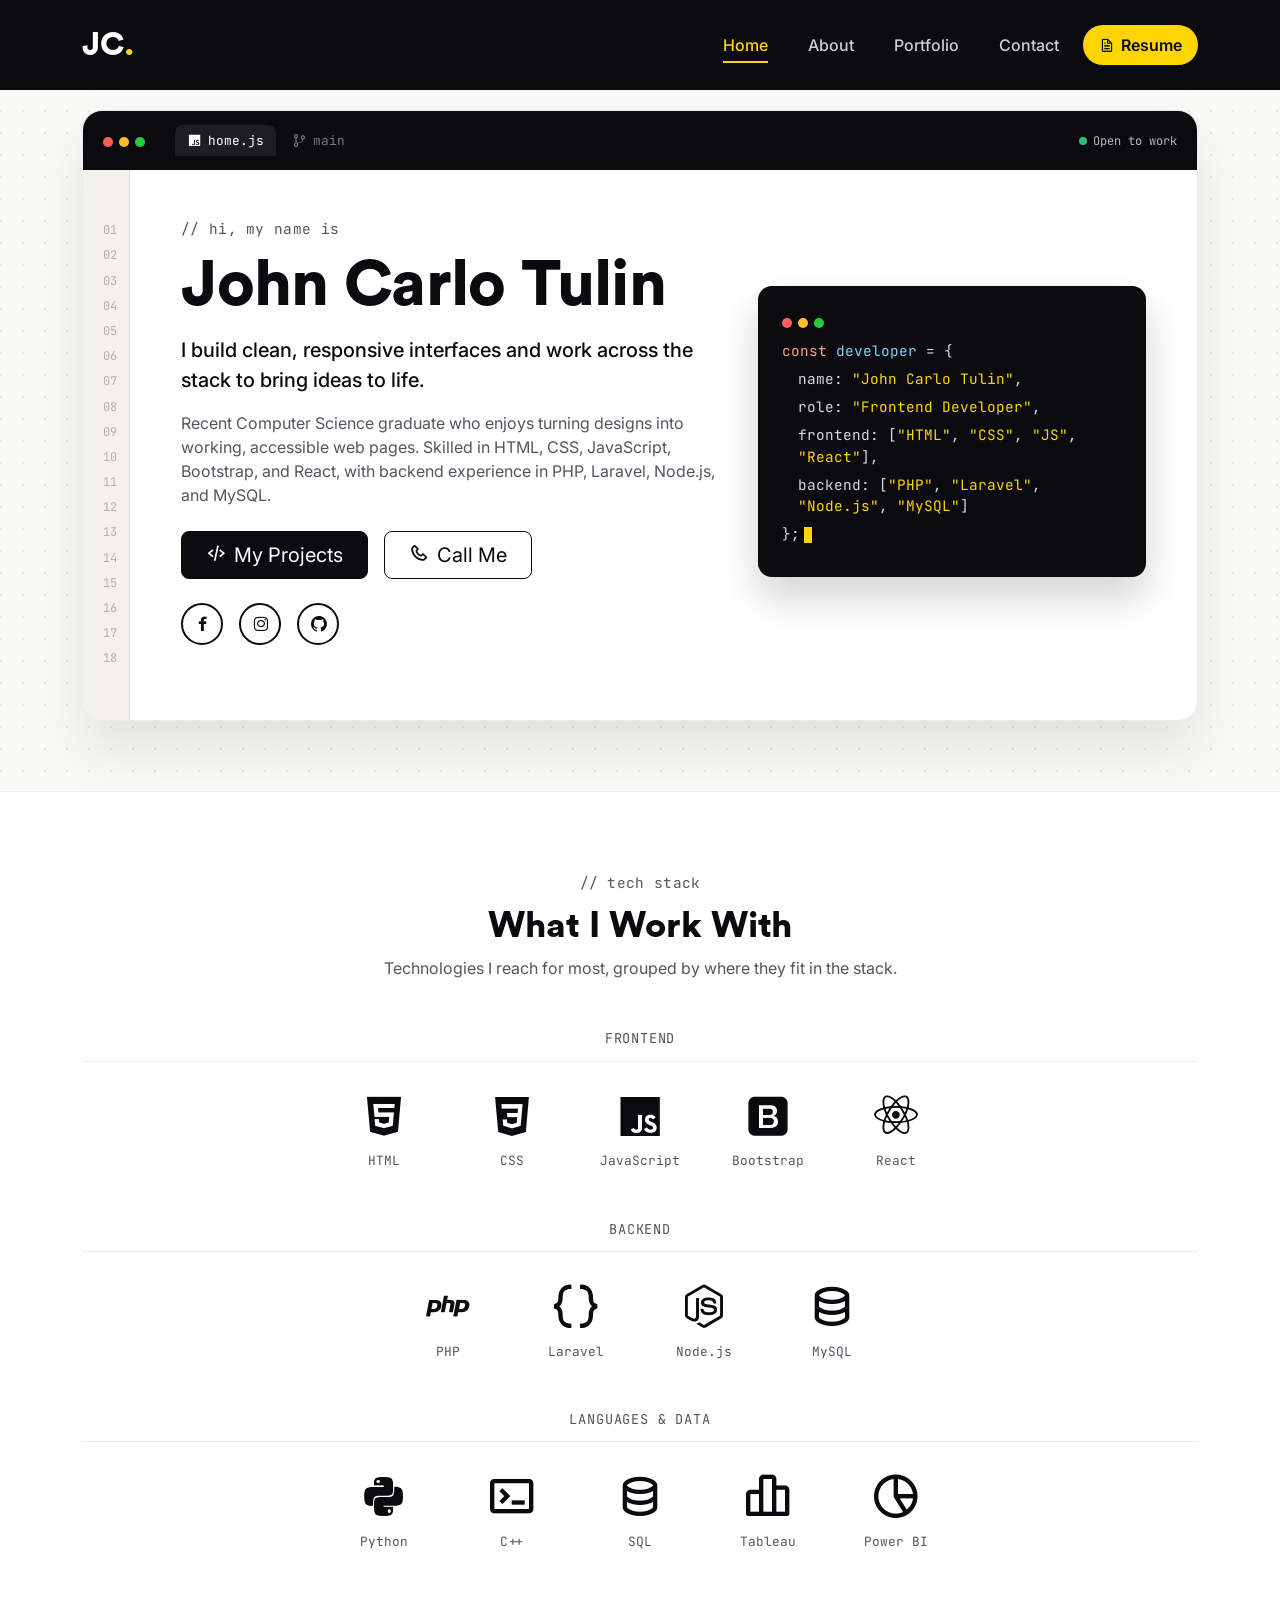
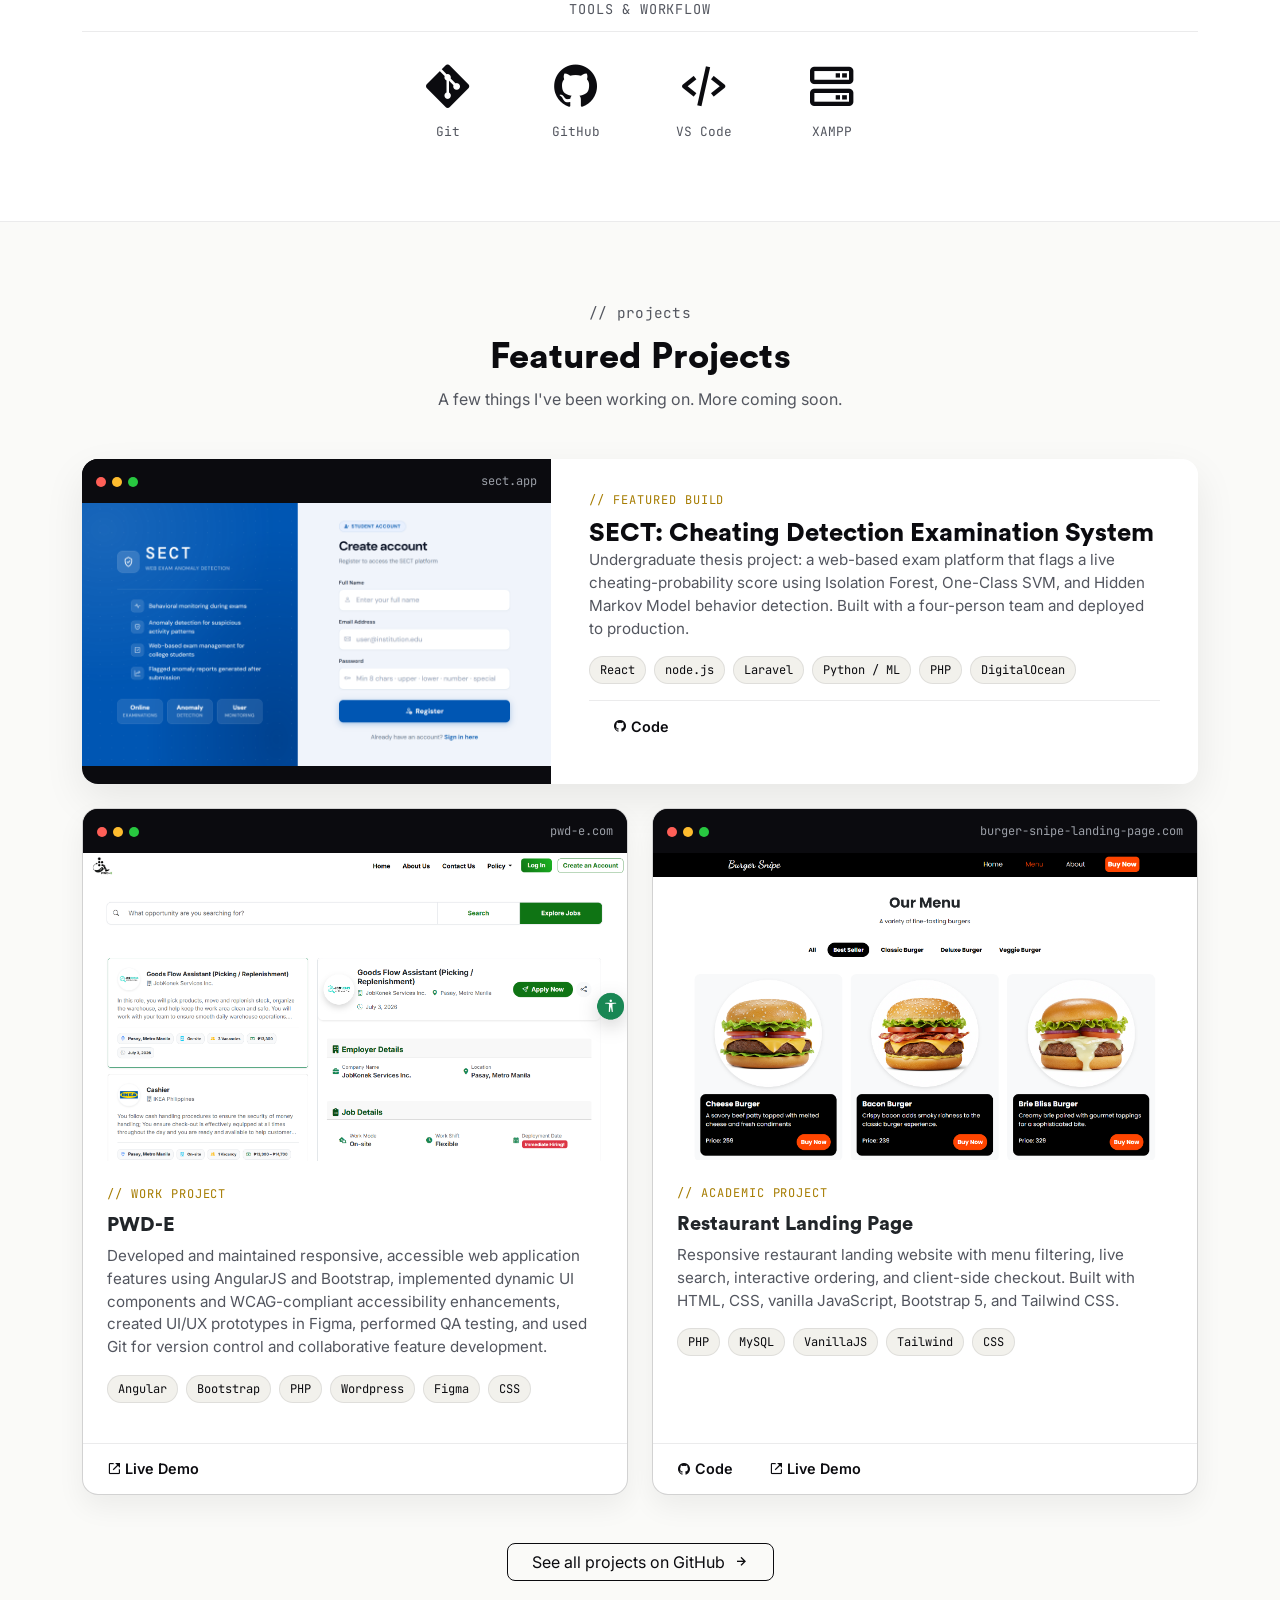
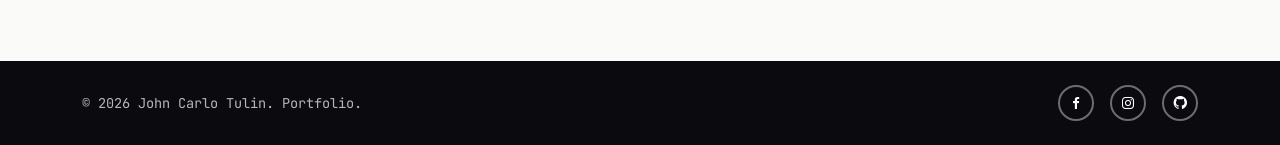
==== index.html @ 75fcaec8 "Add files via upload" ====
<!DOCTYPE html>
<html lang="en">
<head>
    <meta charset="UTF-8">
    <meta name="viewport" content="width=device-width, initial-scale=1.0">
    <title>John Carlo Tulin | Junior Developer</title>

    <link rel="icon" type="image/svg+xml" href="assets/img/favicon.svg">

    <link href="https://cdn.jsdelivr.net/npm/bootstrap@5.3.3/dist/css/bootstrap.min.css" rel="stylesheet">
    <link href='https://unpkg.com/boxicons@2.1.4/css/boxicons.min.css' rel='stylesheet'>
    <link rel="preconnect" href="https://fonts.googleapis.com">
    <link href="https://fonts.googleapis.com/css2?family=Inter:wght@400;500;600&family=JetBrains+Mono:wght@400;500&display=swap" rel="stylesheet">

    <link rel="stylesheet" href="assets/css/style.css">
</head>
<body data-page="home">

    <div id="site-navbar"></div>
    <noscript>
        <p style="text-align:center; padding: 1rem; background:#0b0b0f; color:#fff;">
            This site uses a little JavaScript to build the navigation and footer. Please enable JavaScript to view it properly.
        </p>
    </noscript>

    <main>

    <!-- HERO: the whole thing lives inside one big "editor window" instead of
         a headline next to a small floating code card -->
    <header id="home" class="hero d-flex align-items-center">
        <div class="container">
            <div class="ide-window fade-in fade-in-1">

                <div class="ide-titlebar">
                    <span class="ide-dots">
                        <span class="dot dot-red"></span><span class="dot dot-yellow"></span><span class="dot dot-green"></span>
                    </span>
                    <div class="ide-tabs">
                        <span class="ide-tab active"><i class='bx bxl-javascript'></i>home.js</span>
                        <span class="ide-tab"><i class='bx bx-git-branch'></i>main</span>
                    </div>
                    <span class="ide-status"><span class="status-dot"></span>Open to work</span>
                </div>

                <div class="ide-content">
                    <div class="ide-gutter" aria-hidden="true">
                        <span>01</span><span>02</span><span>03</span><span>04</span><span>05</span>
                        <span>06</span><span>07</span><span>08</span><span>09</span><span>10</span>
                        <span>11</span><span>12</span><span>13</span><span>14</span><span>15</span>
                        <span>16</span><span>17</span><span>18</span>
                    </div>

                    <div class="ide-main">
                        <div class="row align-items-center gy-5">
                            <div class="col-lg-7">
                                <p class="eyebrow">// hi, my name is</p>
                                <h1 class="display-4 fw-bold hero-title">John Carlo Tulin</h1>
                                <p class="lead hero-sub">I build clean, responsive interfaces and work across the stack to bring ideas to life.</p>
                                <p class="hero-text">Recent Computer Science graduate who enjoys turning designs into working, accessible web pages. Skilled in HTML, CSS, JavaScript, Bootstrap, and React, with backend experience in PHP, Laravel, Node.js, and MySQL.</p>

                                <div class="d-flex flex-wrap gap-3 mt-4 hero-actions">
                                    <a href="https://github.com/JohnCGT" class="btn btn-dark btn-lg px-4 rounded-3" target="_blank" rel="noopener">
                                        <i class='bx bx-code-alt me-2'></i>My Projects
                                    </a>
                                    <a href="tel:+639287628547" class="btn btn-outline-dark btn-lg px-4 rounded-3">
                                        <i class='bx bx-phone me-2'></i>Call Me
                                    </a>
                                </div>

                                <div class="d-flex gap-3 mt-4 socials">
                                    <a href="https://www.facebook.com/kaloizkie.22" target="_blank" rel="noopener" aria-label="Facebook"><i class='bx bxl-facebook'></i></a>
                                    <a href="https://www.instagram.com/kaloizkii/" target="_blank" rel="noopener" aria-label="Instagram"><i class='bx bxl-instagram'></i></a>
                                    <a href="https://github.com/JohnCGT" target="_blank" rel="noopener" aria-label="GitHub"><i class='bx bxl-github'></i></a>
                                </div>
                            </div>

                            <div class="col-lg-5 d-none d-lg-block">
                                <div class="hero-card">
                                    <p class="mono-line"><span class="dot dot-red"></span><span class="dot dot-yellow"></span><span class="dot dot-green"></span></p>
                                    <p class="mono-line"><span class="mono-key">const</span> <span class="mono-var">developer</span> = {</p>
                                    <p class="mono-line ps-3">name: <span class="mono-str">"John Carlo Tulin"</span>,</p>
                                    <p class="mono-line ps-3">role: <span class="mono-str">"Frontend Developer"</span>,</p>
                                    <p class="mono-line ps-3">frontend: [<span class="mono-str">"HTML"</span>, <span class="mono-str">"CSS"</span>, <span class="mono-str">"JS"</span>, <span class="mono-str">"React"</span>],</p>
                                    <p class="mono-line ps-3">backend: [<span class="mono-str">"PHP"</span>, <span class="mono-str">"Laravel"</span>, <span class="mono-str">"Node.js"</span>, <span class="mono-str">"MySQL"</span>]</p>
                                    <p class="mono-line mono-cursor">};</p>
                                </div>
                            </div>
                        </div>
                    </div>
                </div>
            </div>
        </div>
    </header>

    <!-- TECH STACK: built by renderTechStack() from SITE_DATA.techStack -->
    <section class="stack-section">
        <div class="container">
            <p class="eyebrow text-center fade-in fade-in-1">// tech stack</p>
            <h2 class="section-title text-center mb-2 fade-in fade-in-1">What I Work With</h2>
            <p class="text-center section-sub mb-5 fade-in fade-in-2">Technologies I reach for most, grouped by where they fit in the stack.</p>

            <div id="tech-stack-grid" class="fade-in fade-in-2">
                <!-- filled by main.js -->
            </div>
        </div>
    </section>

    <!-- PROJECTS: built by renderProjects() from SITE_DATA.projects. the first
         project (the real one) renders bigger, the rest fill the grid below it -->
    <section id="projects" class="projects">
        <div class="container">
            <p class="eyebrow text-center fade-in fade-in-1">// projects</p>
            <h2 class="section-title text-center mb-2 fade-in fade-in-1">Featured Projects</h2>
            <p class="text-center section-sub mb-5 fade-in fade-in-2">A few things I've been working on. More coming soon.</p>

            <div id="projects-grid">
                <!-- filled by main.js -->
            </div>

            <div class="text-center mt-5">
                <a href="https://github.com/JohnCGT" class="btn btn-outline-dark rounded-3 px-4" target="_blank" rel="noopener">
                    See all projects on GitHub <i class='bx bx-right-arrow-alt ms-1'></i>
                </a>
            </div>
        </div>
    </section>

    </main>

    <div id="site-footer"></div>

    <script src="https://cdn.jsdelivr.net/npm/bootstrap@5.3.3/dist/js/bootstrap.bundle.min.js"></script>
    <script src="assets/js/site-data.js"></script>
    <script src="assets/js/main.js"></script>
</body>
</html>
---- assets/css/style.css ----
/* ==========================================================================
   FONTS
   self-hosted so the headings don't look like every other Google Fonts
   template. paths are relative to this file (assets/css/style.css).
   ========================================================================== */
@font-face {
    font-family: 'Circular Std';
    src: url('../fonts/CircularStd-Book.otf') format('opentype');
    font-weight: 400;
    font-style: normal;
    font-display: swap;
}
@font-face {
    font-family: 'Circular Std';
    src: url('../fonts/CircularStd-Black.otf') format('opentype');
    font-weight: 800;
    font-style: normal;
    font-display: swap;
}

:root {
    --ink: #0b0b0f;
    --paper: #ffffff;
    --bg: #fafaf8;
    --accent: #ffd501;
    --accent-dark: #a67c00;
    --terminal-green: #2fbf71;
    --slate: #53565f;
    --mist: #f2f1ec;
    --line: rgba(11, 11, 15, 0.08);

    --font-display: 'Circular Std', 'Segoe UI', sans-serif;
    --font-body: 'Inter', sans-serif;
    --font-mono: 'JetBrains Mono', monospace;
}

/* ==========================================================================
   BASE / TYPOGRAPHY
   --font-display for headings + brand, --font-body for paragraphs,
   --font-mono for eyebrows, code, and anything meant to read as "editor" text
   ========================================================================== */
html {
    scroll-behavior: smooth;
}
html, body {
    height: 100%;
}
body {
    font-family: var(--font-body);
    color: var(--ink);
    background-color: var(--bg);
    display: flex;
    flex-direction: column;
    min-height: 100vh;
}
main {
    flex: 1 0 auto;
}
footer {
    flex-shrink: 0;
}
a:focus-visible,
button:focus-visible {
    outline: 2px solid var(--accent);
    outline-offset: 2px;
}
h1, h2, h3, h4, h5, .navbar-brand {
    font-family: var(--font-display);
}

/* ===== NAVBAR ===== */
.navbar {
    background-color: var(--ink);
}
.navbar-brand.logo {
    font-family: var(--font-display);
    font-weight: 800;
    font-size: 2rem;
    color: var(--paper) !important;
}
.navbar-brand .accent {
    color: var(--accent);
}
.navbar-nav .nav-link {
    position: relative;
    color: rgba(255, 255, 255, 0.8) !important;
    font-weight: 500;
    padding: 0.5rem 1rem !important;
    transition: color 0.2s ease;
}
/* underline grows in on hover, one pseudo-element, no extra markup */
.navbar-nav .nav-link::after {
    content: '';
    position: absolute;
    left: 1rem;
    right: 1rem;
    bottom: 0.1rem;
    height: 2px;
    background-color: var(--accent);
    transform: scaleX(0);
    transform-origin: left;
    transition: transform 0.25s ease;
}
.navbar-nav .nav-link:hover,
.navbar-nav .nav-link.active {
    color: var(--accent) !important;
}
.navbar-nav .nav-link:hover::after,
.navbar-nav .nav-link.active::after {
    transform: scaleX(1);
}

/* resume dropdown — preview before download instead of just dumping
   a pdf on someone. font matches the other nav links on purpose.

   selector has to be .navbar-nav .nav-link.nav-resume-btn, not just
   .nav-resume-btn — the plain .navbar-nav .nav-link rule above has
   more classes in it so it kept winning and painting my text white
   on the yellow pill no matter what color I set here. took me a
   minute to figure out why it looked broken. */
.navbar-nav .nav-link.nav-resume-btn {
    display: inline-flex;
    align-items: center;
    gap: 6px;
    font-family: var(--font-body);
    font-size: 1rem;
    font-weight: 600;
    color: var(--ink) !important;
    background-color: var(--accent);
    padding: 8px 16px !important;
    border-radius: 999px;
    transition: transform 0.2s ease, background-color 0.2s ease;
}
.nav-resume-btn::after {
    display: none;
}
.navbar-nav .nav-link.nav-resume-btn:hover,
.navbar-nav .nav-link.nav-resume-btn.show {
    color: var(--ink) !important;
    background-color: var(--paper);
    transform: translateY(-1px);
}
.navbar-nav .nav-link.nav-resume-btn.dropdown-toggle::after {
    display: inline-block;
    margin-left: 6px;
    vertical-align: 0.05em;
}
.resume-menu {
    border: 1px solid var(--line);
    border-radius: 14px;
    box-shadow: 0 16px 32px rgba(11, 11, 15, 0.18);
    padding: 0.4rem;
    margin-top: 12px !important;
}
.resume-menu .dropdown-item {
    display: flex;
    align-items: center;
    gap: 8px;
    font-family: var(--font-body);
    font-size: 0.95rem;
    font-weight: 500;
    border-radius: 9px;
    padding: 0.55rem 0.75rem;
}
.resume-menu .dropdown-item:hover,
.resume-menu .dropdown-item:focus {
    background-color: var(--mist);
    color: var(--ink);
}
.resume-menu .dropdown-item i {
    font-size: 1rem;
    color: var(--accent-dark);
}

/* ===== EYEBROW / STATUS PILL ===== */
.eyebrow {
    font-family: var(--font-mono);
    font-size: 0.9rem;
    color: var(--slate);
    letter-spacing: 0.02em;
    margin-bottom: 0.75rem;
}
.status-pill {
    display: inline-flex;
    align-items: center;
    gap: 8px;
    font-family: var(--font-mono);
    font-size: 0.8rem;
    color: var(--ink);
    background-color: var(--mist);
    border: 1px solid var(--line);
    padding: 6px 14px;
    border-radius: 999px;
    margin-bottom: 1.25rem;
}
.status-dot {
    width: 8px;
    height: 8px;
    border-radius: 50%;
    background-color: var(--terminal-green);
    animation: pulse 1.8s ease-in-out infinite;
}
@keyframes pulse {
    0%, 100% { box-shadow: 0 0 0 0 rgba(47, 191, 113, 0.5); }
    50% { box-shadow: 0 0 0 6px rgba(47, 191, 113, 0); }
}

/* ===== HERO ===== */
/* the whole hero lives inside one big "editor window" — dots and a
   tab bar up top, a thin line-number gutter down the side, normal
   readable type inside it. wanted one confident shape here instead
   of a headline plus a small floating card doing separate things */
.hero {
    padding-top: 110px;
    padding-bottom: 70px;
    background-color: var(--bg);
    background-image: radial-gradient(var(--line) 1px, transparent 1px);
    background-size: 22px 22px;
    background-position: -10px -10px;
}

.ide-window {
    background-color: var(--paper);
    border-radius: 20px;
    border: 1px solid var(--line);
    box-shadow: 0 30px 60px rgba(11, 11, 15, 0.1);
    overflow: hidden;
}
.ide-titlebar {
    display: flex;
    align-items: center;
    gap: 1.5rem;
    background-color: var(--ink);
    padding: 14px 20px;
}
.ide-tabs {
    display: flex;
    gap: 4px;
    flex: 1;
    overflow: hidden;
}
.ide-tab {
    display: inline-flex;
    align-items: center;
    gap: 6px;
    font-family: var(--font-mono);
    font-size: 0.8rem;
    color: rgba(255, 255, 255, 0.45);
    padding: 6px 12px;
    border-radius: 8px 8px 0 0;
    white-space: nowrap;
}
.ide-tab.active {
    color: var(--paper);
    background-color: rgba(255, 255, 255, 0.08);
}
.ide-tab i {
    font-size: 0.95rem;
}
.ide-status {
    display: none;
    align-items: center;
    gap: 6px;
    font-family: var(--font-mono);
    font-size: 0.75rem;
    color: rgba(255, 255, 255, 0.7);
    flex-shrink: 0;
}
@media (min-width: 576px) {
    .ide-status { display: inline-flex; }
}

.ide-content {
    display: flex;
}
/* purely decorative — not tied to real line counts, just texture that
   sells the "this is a code editor" idea at a glance */
.ide-gutter {
    display: none;
    flex-direction: column;
    flex-shrink: 0;
    padding: 3rem 0.75rem 3rem 1.25rem;
    background-color: var(--mist);
    border-right: 1px solid var(--line);
}
.ide-gutter span {
    font-family: var(--font-mono);
    font-size: 0.75rem;
    line-height: 2.1;
    color: rgba(11, 11, 15, 0.28);
}
@media (min-width: 992px) {
    .ide-gutter { display: flex; }
}
.ide-main {
    flex: 1;
    padding: 3rem clamp(1.5rem, 4vw, 3.5rem);
    min-width: 0;
}

.hero-title {
    font-family: var(--font-display);
    font-size: clamp(2.5rem, 5.5vw, 4rem);
    line-height: 1.05;
    letter-spacing: -0.01em;
    margin-bottom: 1rem;
}
.hero-sub {
    color: var(--ink);
    font-weight: 500;
    max-width: 560px;
}
.hero-text {
    color: var(--slate);
    max-width: 540px;
}
.btn-dark {
    background-color: var(--ink);
    border-color: var(--ink);
    transition: transform 0.2s ease, background-color 0.2s ease, border-color 0.2s ease;
}
.btn-dark:hover {
    background-color: var(--accent);
    border-color: var(--accent);
    color: var(--ink);
    transform: translateY(-2px);
}
.btn-outline-dark {
    color: var(--ink);
    border-color: var(--ink);
    transition: transform 0.2s ease, background-color 0.2s ease, color 0.2s ease;
}
.btn-outline-dark:hover {
    background-color: var(--ink);
    border-color: var(--ink);
    color: var(--paper);
    transform: translateY(-2px);
}
/* used for resume download + a few other primary actions — wanted
   one consistent "this is the button that matters" style */
.btn-accent {
    background-color: var(--accent);
    border-color: var(--accent);
    color: var(--ink);
    font-weight: 500;
    transition: transform 0.2s ease, background-color 0.2s ease;
}
.btn-accent:hover {
    background-color: var(--accent-dark);
    border-color: var(--accent-dark);
    color: var(--ink);
    transform: translateY(-2px);
}

.socials a {
    display: inline-flex;
    align-items: center;
    justify-content: center;
    width: 42px;
    height: 42px;
    border: 2px solid var(--ink);
    border-radius: 50%;
    color: var(--ink);
    font-size: 1.2rem;
    text-decoration: none;
    transition: 0.2s ease;
}
.socials a:hover {
    background-color: var(--accent);
    border-color: var(--accent);
    color: var(--ink);
}

/* the little code snippet sitting beside the bio inside the window */
.hero-card {
    background-color: var(--ink);
    border-radius: 14px;
    padding: 26px 24px;
    box-shadow: 0 20px 40px rgba(11, 11, 15, 0.18);
}
.mono-line {
    font-family: var(--font-mono);
    font-size: 0.9rem;
    color: #d7d9de;
    margin-bottom: 0.4rem;
    white-space: pre-wrap;
}
/* little blinking cursor on the last line, small nod to an actual editor */
.mono-line.mono-cursor::after {
    content: '';
    display: inline-block;
    width: 8px;
    height: 1rem;
    margin-left: 4px;
    background-color: var(--accent);
    vertical-align: text-bottom;
    animation: blink 1.1s step-end infinite;
}
@keyframes blink {
    50% { opacity: 0; }
}
@media (prefers-reduced-motion: reduce) {
    .mono-line.mono-cursor::after,
    .status-dot { animation: none; }
}
.mono-key { color: #ff9d80; }
.mono-var { color: #7fd4ff; }
.mono-str { color: var(--accent); }
.dot {
    display: inline-block;
    width: 10px;
    height: 10px;
    border-radius: 50%;
    margin-right: 6px;
}
.dot-red { background-color: #ff5f57; }
.dot-yellow { background-color: #febc2e; }
.dot-green { background-color: #28c840; }

/* ===== TECH STACK ===== */
/* went minimal here on purpose — just the logo and the name, no
   cards or borders around each one. grouped under a plain label per
   category so it still reads as organized without needing boxes */
.stack-section {
    background-color: var(--paper);
    border-top: 1px solid var(--line);
    border-bottom: 1px solid var(--line);
    padding: 5rem 0;
}
.stack-group {
    margin-bottom: 3rem;
    text-align: center;
}
.stack-group:last-child {
    margin-bottom: 0;
}
.stack-group-name {
    font-family: var(--font-mono);
    font-size: 0.85rem;
    color: var(--slate);
    text-transform: uppercase;
    letter-spacing: 0.06em;
    padding-bottom: 0.75rem;
    margin-bottom: 1.75rem;
    border-bottom: 1px solid var(--line);
}
/* flex + justify-center instead of a grid — an auto-fill grid always
   packs items to the left, so a group with only 3 items looked
   lopsided instead of centered under its own label */
.stack-grid {
    display: flex;
    flex-wrap: wrap;
    justify-content: center;
    gap: 2.5rem 2rem;
}
.stack-item {
    display: flex;
    flex-direction: column;
    align-items: center;
    gap: 0.6rem;
    text-align: center;
    width: 96px;
}
.stack-item i {
    font-size: 3.25rem;
    color: var(--ink);
    transition: color 0.2s ease, transform 0.2s ease;
}
.stack-item:hover i {
    color: var(--accent-dark);
    transform: translateY(-4px);
}
.stack-item span {
    font-family: var(--font-mono);
    font-size: 0.8rem;
    color: var(--slate);
}

/* ===== PROJECTS ===== */
.projects {
    background-color: var(--bg);
    padding: 5rem 0;
}
.section-title {
    font-family: var(--font-display);
    font-weight: 800;
    font-size: clamp(1.75rem, 3vw, 2.25rem);
}
.section-sub {
    color: var(--slate);
}

/* the one real project I've shipped gets to look like it — bigger,
   horizontal, more room for the description. the two placeholders
   sit underneath as smaller cards until they're actually finished */
.project-featured {
    display: flex;
    flex-direction: column;
    border-radius: 16px;
    overflow: hidden;
    background-color: var(--paper);
    box-shadow: 0 16px 40px rgba(11, 11, 15, 0.08);
    margin-bottom: 1.5rem;
    transition: transform 0.25s ease, box-shadow 0.25s ease;
}
.project-featured:hover {
    transform: translateY(-4px);
    box-shadow: 0 24px 48px rgba(11, 11, 15, 0.12);
}
.project-featured .card-thumb {
    height: 220px;
}
.project-featured .featured-body {
    padding: 2rem clamp(1.5rem, 3vw, 2.5rem);
}
.featured-label {
    font-family: var(--font-mono);
    font-size: 0.75rem;
    color: var(--accent-dark);
    text-transform: uppercase;
    letter-spacing: 0.08em;
    margin-bottom: 0.6rem;
}
@media (min-width: 992px) {
    .project-featured {
        flex-direction: row;
    }
    .project-featured .card-thumb {
        width: 42%;
        height: auto;
        min-height: 320px;
    }
    .project-featured .featured-body {
        width: 58%;
        display: flex;
        flex-direction: column;
        justify-content: center;
    }
}

.project-card {
    border-radius: 16px;
    overflow: hidden;
    background-color: var(--paper);
    box-shadow: 0 12px 28px rgba(11, 11, 15, 0.06);
    transition: transform 0.25s ease, box-shadow 0.25s ease;
}
.project-card:hover {
    transform: translateY(-6px);
    box-shadow: 0 20px 40px rgba(11, 11, 15, 0.1);
}
.card-thumb {
    height: 160px;
    background-color: var(--ink);
    display: flex;
    flex-direction: column;
}
.card-thumb i {
    flex: 1;
    display: flex;
    align-items: center;
    justify-content: center;
    font-size: 2.75rem;
    color: var(--accent);
}
/* if a project has a real screenshot the frame grows a bit taller and
   the image fills it — everything else about the card stays the same */
.card-thumb.has-image {
    height: auto;
}
.card-thumb.has-image img {
    width: 100%;
    height: auto;
    display: block;
}
.card-title {
    font-family: var(--font-display);
    font-weight: 800;
}
.featured-title {
    font-size: 1.6rem;
}
.card-text {
    color: var(--slate);
    font-size: 0.95rem;
}
.tag {
    font-family: var(--font-mono);
    font-size: 0.75rem;
    background-color: var(--mist);
    border: 1px solid var(--line);
    color: var(--ink);
    padding: 4px 10px;
    border-radius: 999px;
}
.card-body {
    padding: 1.5rem;
}
.card-footer {
    background-color: transparent;
    border-top: 1px solid var(--line);
    display: flex;
    gap: 1.25rem;
    padding: 0.9rem 1.5rem;
}
.project-card .card-footer,
.project-featured .card-footer {
    padding-left: 1.5rem;
}
.card-link {
    font-size: 0.9rem;
    font-weight: 600;
    color: var(--ink);
    text-decoration: none;
    display: inline-flex;
    align-items: center;
    gap: 4px;
}
.card-link:hover {
    color: var(--accent-dark);
}

/* ===== FOOTER ===== */
.footer {
    background-color: var(--ink);
    padding: 2rem 0;
}
.footer-text {
    color: rgba(255, 255, 255, 0.7);
    font-family: var(--font-mono);
    font-size: 0.85rem;
}
.footer .socials a {
    width: 36px;
    height: 36px;
    font-size: 1rem;
    border-color: rgba(255, 255, 255, 0.4);
    color: var(--paper);
}
.footer .socials a:hover {
    background-color: var(--accent);
    border-color: var(--accent);
    color: var(--ink);
}

/* ===== FADE-IN ===== */
@keyframes fadeInUp {
    from { opacity: 0; transform: translateY(16px); }
    to { opacity: 1; transform: translateY(0); }
}
.fade-in {
    animation: fadeInUp 0.6s ease both;
}
.fade-in-1 { animation-delay: 0.1s; }
.fade-in-2 { animation-delay: 0.25s; }
.fade-in-3 { animation-delay: 0.4s; }
.fade-in-4 { animation-delay: 0.55s; }
@media (prefers-reduced-motion: reduce) {
    .fade-in { animation: none; }
}

/* ===== ABOUT PAGE ===== */
.about-section {
    padding-top: 150px;
    padding-bottom: 90px;
    background-color: var(--bg);
}
/* same browser-bar look as the hero window and project thumbnails,
   figured it'd be nice to reuse it here instead of a plain photo */
.window-frame {
    border-radius: 16px;
    overflow: hidden;
    box-shadow: 0 24px 48px rgba(11, 11, 15, 0.14);
}
.window-bar {
    display: flex;
    align-items: center;
    justify-content: space-between;
    background-color: var(--ink);
    padding: 10px 14px;
}
.window-bar .file-name {
    font-family: var(--font-mono);
    font-size: 0.75rem;
    color: #9a9ea6;
}
.about-photo-frame {
    position: relative;
}
/* filling the frame with my initials instead of a stand-in photo —
   figured a plain monogram looks more deliberate than a placeholder
   silhouette pretending to be a real picture */
.about-monogram {
    width: 100%;
    max-width: 320px;
    aspect-ratio: 1 / 1;
    margin: 0 auto;
    background-color: var(--ink);
    background-image: radial-gradient(rgba(255, 255, 255, 0.07) 1px, transparent 1px);
    background-size: 18px 18px;
    display: flex;
    align-items: center;
    justify-content: center;
}
.about-monogram span {
    font-family: var(--font-display);
    font-weight: 800;
    font-size: 5.5rem;
    color: var(--paper);
}
.about-photo {
    width: 100%;
    max-width: 320px;
    aspect-ratio: 1 / 1;
    margin: 0 auto;
    overflow: hidden;
}
.about-photo img {
    width: 100%;
    height: 100%;
    object-fit: cover;
    display: block;
}
.about-photo-badge {
    position: absolute;
    bottom: 14px;
    left: 50%;
    transform: translateX(-50%);
    margin-bottom: 0;
    box-shadow: 0 10px 24px rgba(11, 11, 15, 0.15);
}
.about-title {
    font-family: var(--font-display);
    font-weight: 800;
    font-size: clamp(2.25rem, 4vw, 3rem);
}
.about-pull-quote {
    font-family: var(--font-display);
    font-size: 1.15rem;
    font-weight: 400;
    color: var(--ink);
    border-left: 3px solid var(--accent);
    padding-left: 1rem;
    margin: 1rem 0;
}
/* filled in by main.js with real counts from site-data.js — wanted
   the numbers folded into a sentence instead of sitting in boxes,
   reads less like a stats dashboard */
.about-summary strong {
    color: var(--accent-dark);
    font-weight: 700;
}

/* every section below the intro uses the same top margin + divider,
   so the page has one consistent rhythm instead of each block having
   its own random amount of space above it */
.about-block {
    margin-top: 4.5rem;
    padding-top: 3rem;
    border-top: 1px solid var(--line);
}
.fact-item {
    text-align: center;
}
.fact-icon {
    width: 52px;
    height: 52px;
    border-radius: 50%;
    background-color: var(--mist);
    display: flex;
    align-items: center;
    justify-content: center;
    margin: 0 auto 0.85rem;
}
.fact-icon i {
    font-size: 1.4rem;
    color: var(--accent-dark);
}
.fact-label {
    font-family: var(--font-mono);
    font-size: 0.75rem;
    color: var(--slate);
    text-transform: uppercase;
    letter-spacing: 0.04em;
    margin-bottom: 0.2rem;
}
.fact-value {
    font-family: var(--font-display);
    font-weight: 800;
    font-size: 0.95rem;
    color: var(--ink);
    margin: 0;
}
.about-block .eyebrow {
    margin-bottom: 1.5rem;
}

/* ===== CONTACT PAGE ===== */
.contact-section {
    padding-top: 150px;
    padding-bottom: 80px;
    background-color: var(--bg);
}
/* dark intro panel on the left, contact rows on the right — a 3-card
   grid was stretching 3 items to fill space they didn't need */
.contact-shell {
    display: grid;
    grid-template-columns: 1fr 1.1fr;
    border-radius: 20px;
    overflow: hidden;
    box-shadow: 0 30px 60px rgba(11, 11, 15, 0.12);
}
.contact-intro {
    background-color: var(--ink);
    color: var(--paper);
    padding: 3.5rem 2.75rem;
    display: flex;
    flex-direction: column;
    justify-content: center;
    gap: 1.25rem;
}
.contact-intro-text {
    color: rgba(255, 255, 255, 0.65);
    max-width: 380px;
    margin: 0;
}
.contact-intro .status-pill {
    align-self: flex-start;
    background-color: rgba(255, 255, 255, 0.08);
    border-color: rgba(255, 255, 255, 0.15);
    color: var(--paper);
    margin-bottom: 0;
}
.contact-intro .socials a {
    width: 38px;
    height: 38px;
    font-size: 1.05rem;
    border-color: rgba(255, 255, 255, 0.35);
    color: var(--paper);
}
.contact-intro .socials a:hover {
    background-color: var(--accent);
    border-color: var(--accent);
    color: var(--ink);
}
.contact-list {
    background-color: var(--paper);
    padding: 1rem 2.5rem;
    display: flex;
    flex-direction: column;
    justify-content: center;
}
.contact-row {
    display: flex;
    align-items: center;
    gap: 1rem;
    padding: 1.2rem 0;
    border-bottom: 1px solid var(--line);
    text-decoration: none;
    color: inherit;
    transition: padding-left 0.2s ease;
}
.contact-row:last-child {
    border-bottom: none;
}
.contact-row:hover {
    padding-left: 0.4rem;
}
.contact-row-icon {
    flex-shrink: 0;
    width: 50px;
    height: 50px;
    border-radius: 50%;
    background-color: var(--mist);
    display: flex;
    align-items: center;
    justify-content: center;
    transition: background-color 0.2s ease;
}
.contact-row-icon i {
    font-size: 1.3rem;
    color: var(--accent-dark);
}
.contact-row:hover .contact-row-icon {
    background-color: var(--accent);
}
.contact-row-text {
    flex: 1;
    display: flex;
    flex-direction: column;
}
.contact-row-label {
    font-family: var(--font-mono);
    font-size: 0.75rem;
    color: var(--slate);
    text-transform: uppercase;
    letter-spacing: 0.04em;
}
.contact-row-value {
    font-family: var(--font-display);
    font-weight: 800;
    font-size: 1.1rem;
    color: var(--ink);
}
.contact-row-action {
    flex-shrink: 0;
    display: flex;
    align-items: center;
    gap: 4px;
    font-size: 0.9rem;
    font-weight: 600;
    color: var(--accent-dark);
}
@media (max-width: 767.98px) {
    .contact-shell { grid-template-columns: 1fr; }
    .contact-intro { padding: 2.5rem 1.75rem; }
    .contact-list { padding: 0.5rem 1.75rem 1.5rem; }
}

/* ===== RESPONSIVE ===== */
@media (max-width: 991.98px) {
    .hero-sub, .hero-text {
        max-width: 100%;
    }
    .ide-main {
        text-align: center;
    }
    .ide-main .hero-sub,
    .ide-main .hero-text {
        margin-left: auto;
        margin-right: auto;
    }
    .ide-main .hero-actions,
    .ide-main .socials {
        justify-content: center;
    }
}
@media (max-width: 575.98px) {
    .hero-title { font-size: 2.1rem; }
    .ide-main { padding: 2.25rem 1.5rem; }
}
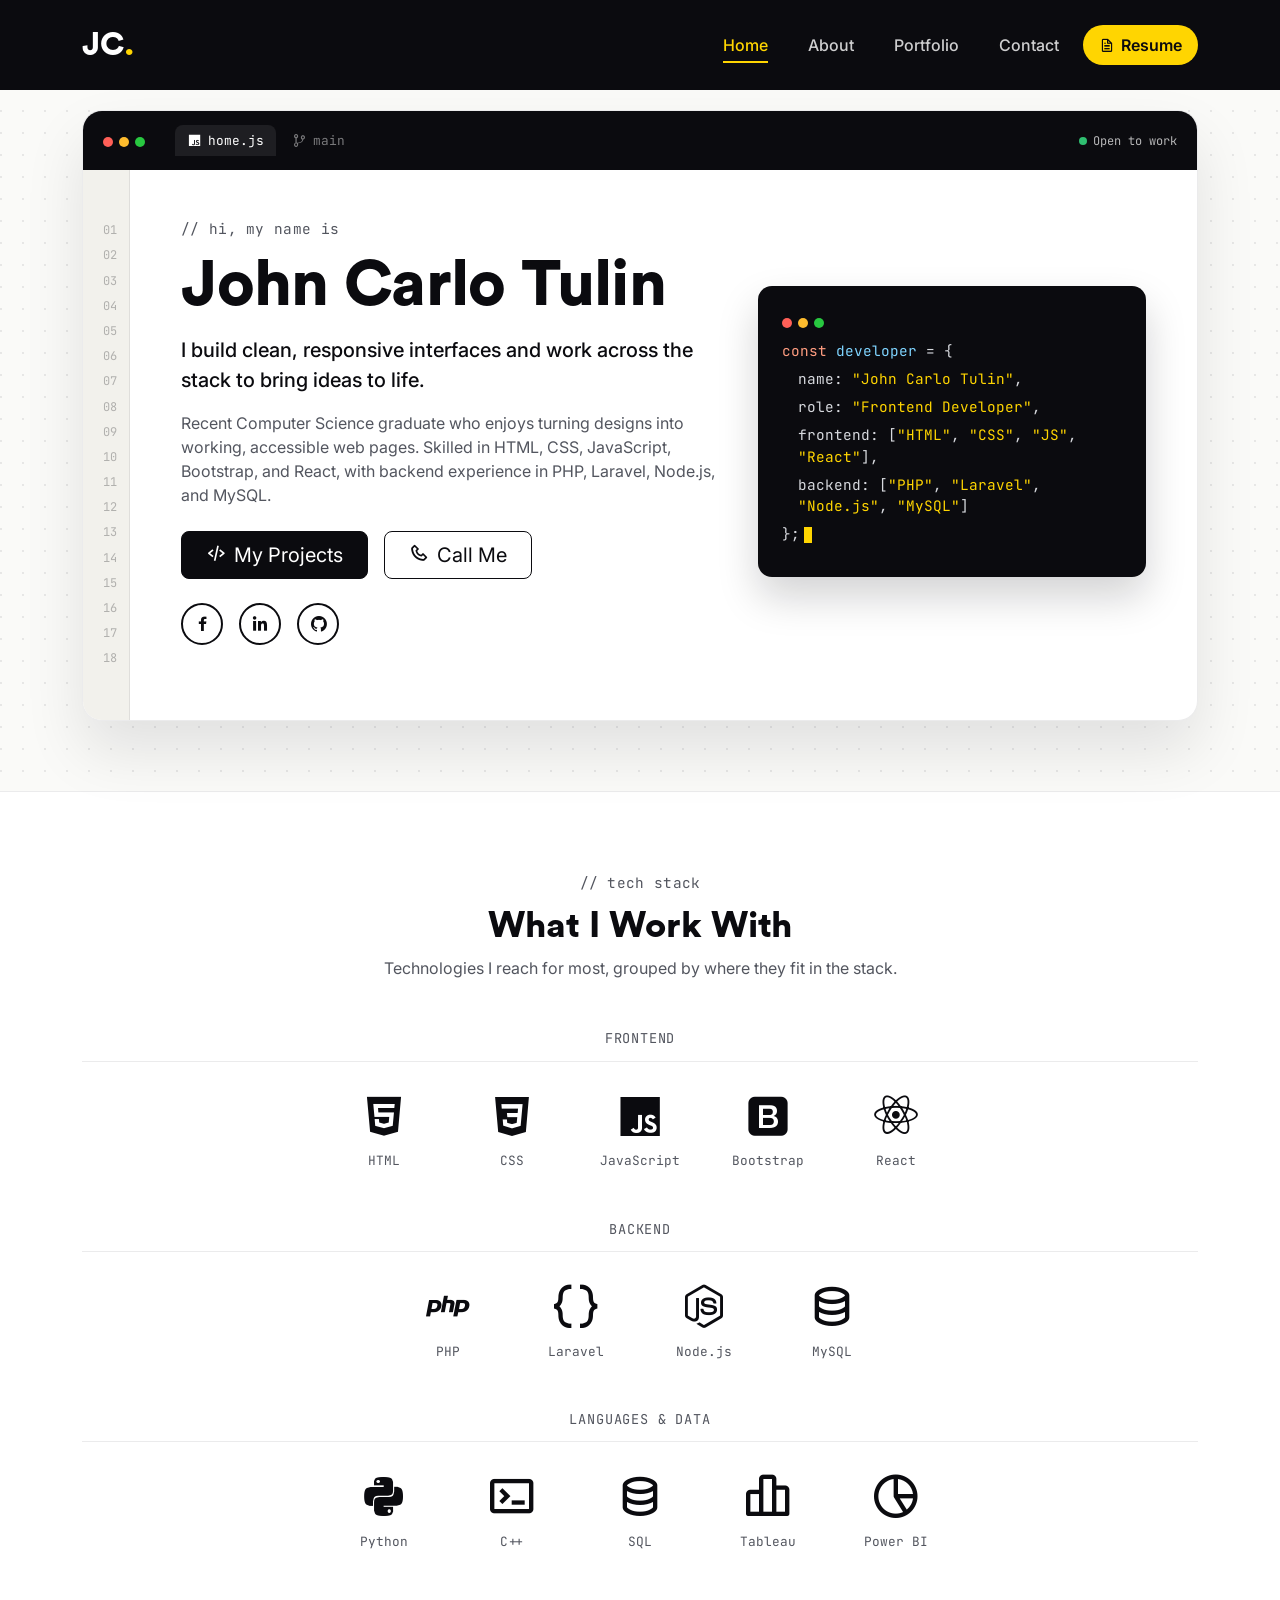
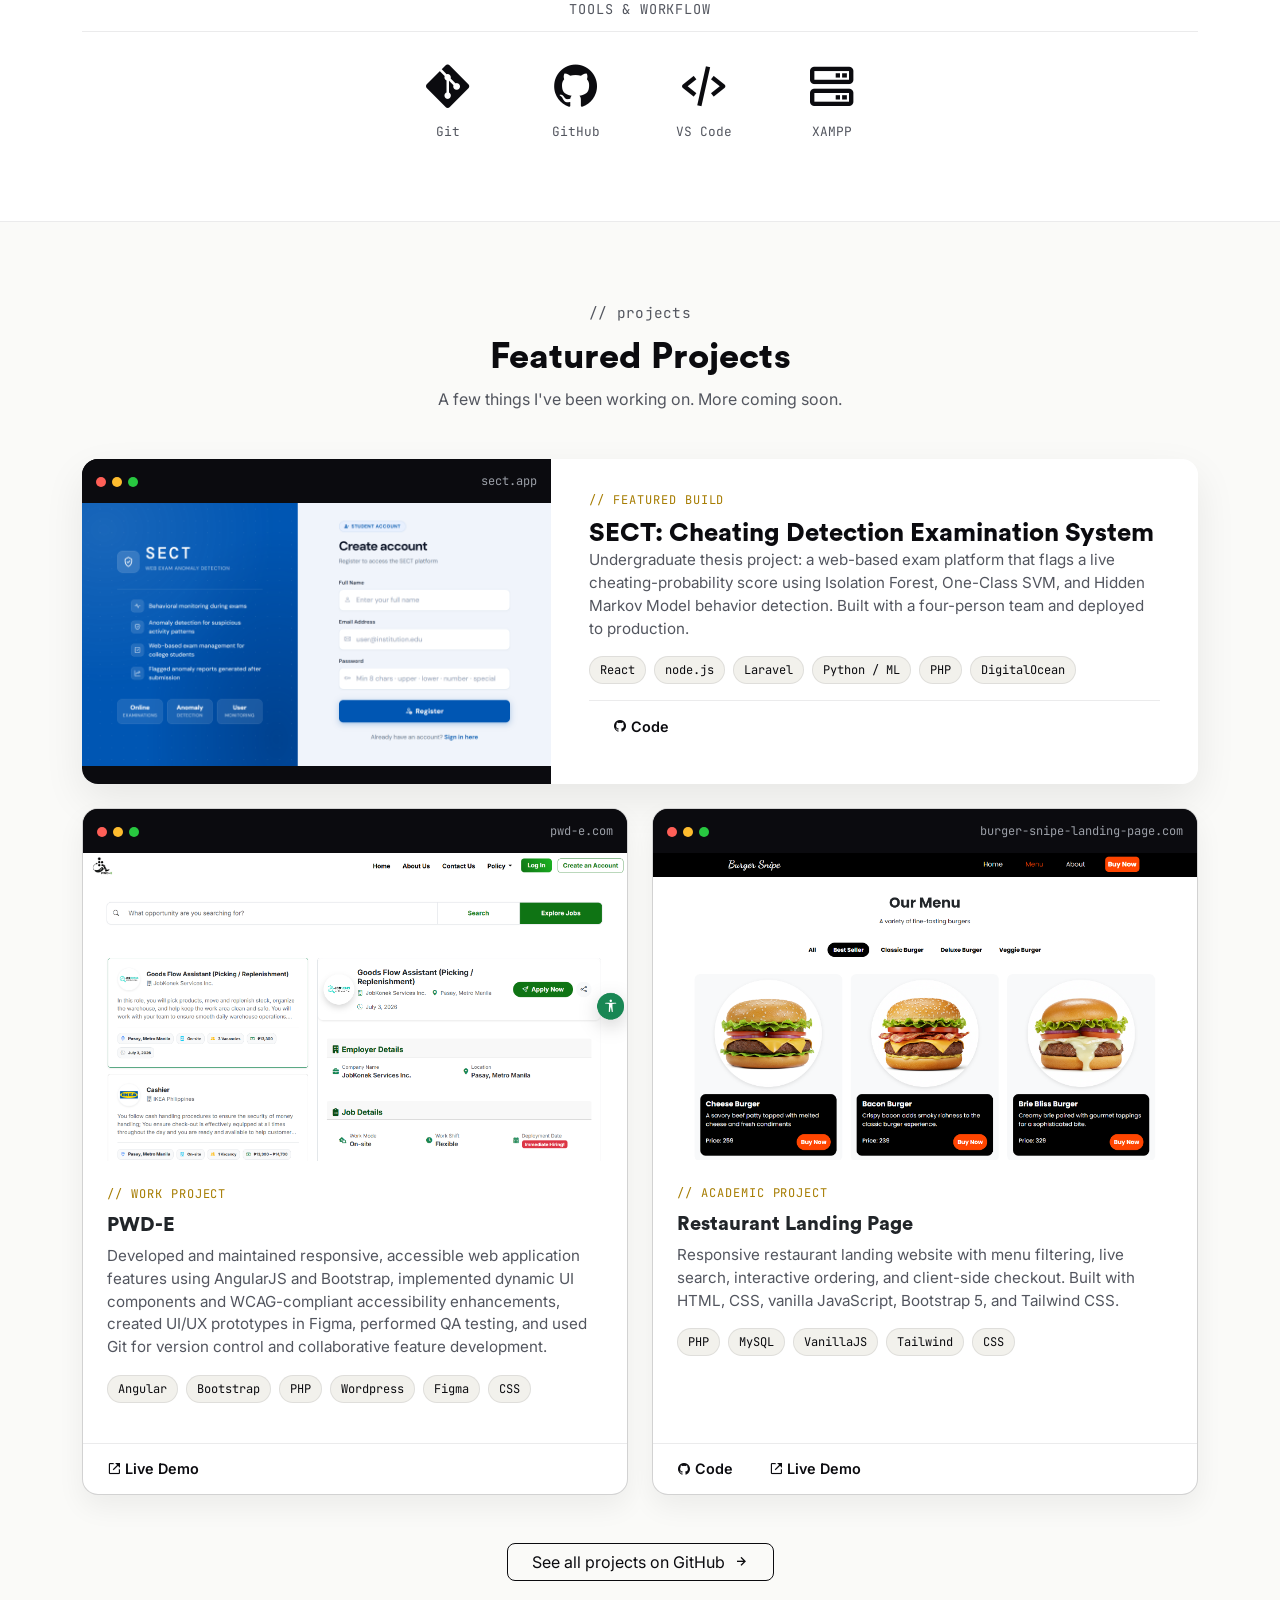
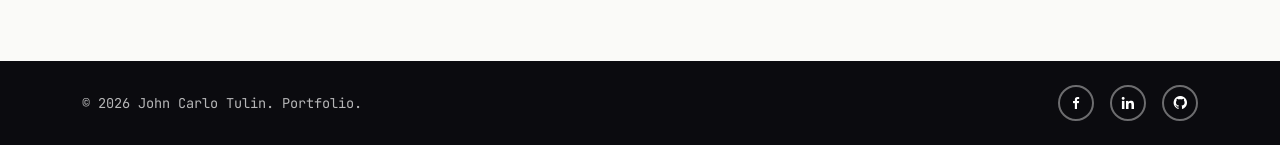
==== commit 2e23b2c5: "Update index.html" ====
--- a/index.html
+++ b/index.html
@@ -69,7 +69,7 @@
 
                                 <div class="d-flex gap-3 mt-4 socials">
                                     <a href="https://www.facebook.com/kaloizkie.22" target="_blank" rel="noopener" aria-label="Facebook"><i class='bx bxl-facebook'></i></a>
-                                    <a href="https://www.instagram.com/kaloizkii/" target="_blank" rel="noopener" aria-label="Instagram"><i class='bx bxl-instagram'></i></a>
+                                    <a href="https://www.linkedin.com/in/john-carlo-tulin-809158369/" target="_blank" rel="noopener" aria-label="LinkedIn"><i class='bx bxl-linkedin'></i></a>
                                     <a href="https://github.com/JohnCGT" target="_blank" rel="noopener" aria-label="GitHub"><i class='bx bxl-github'></i></a>
                                 </div>
                             </div>
